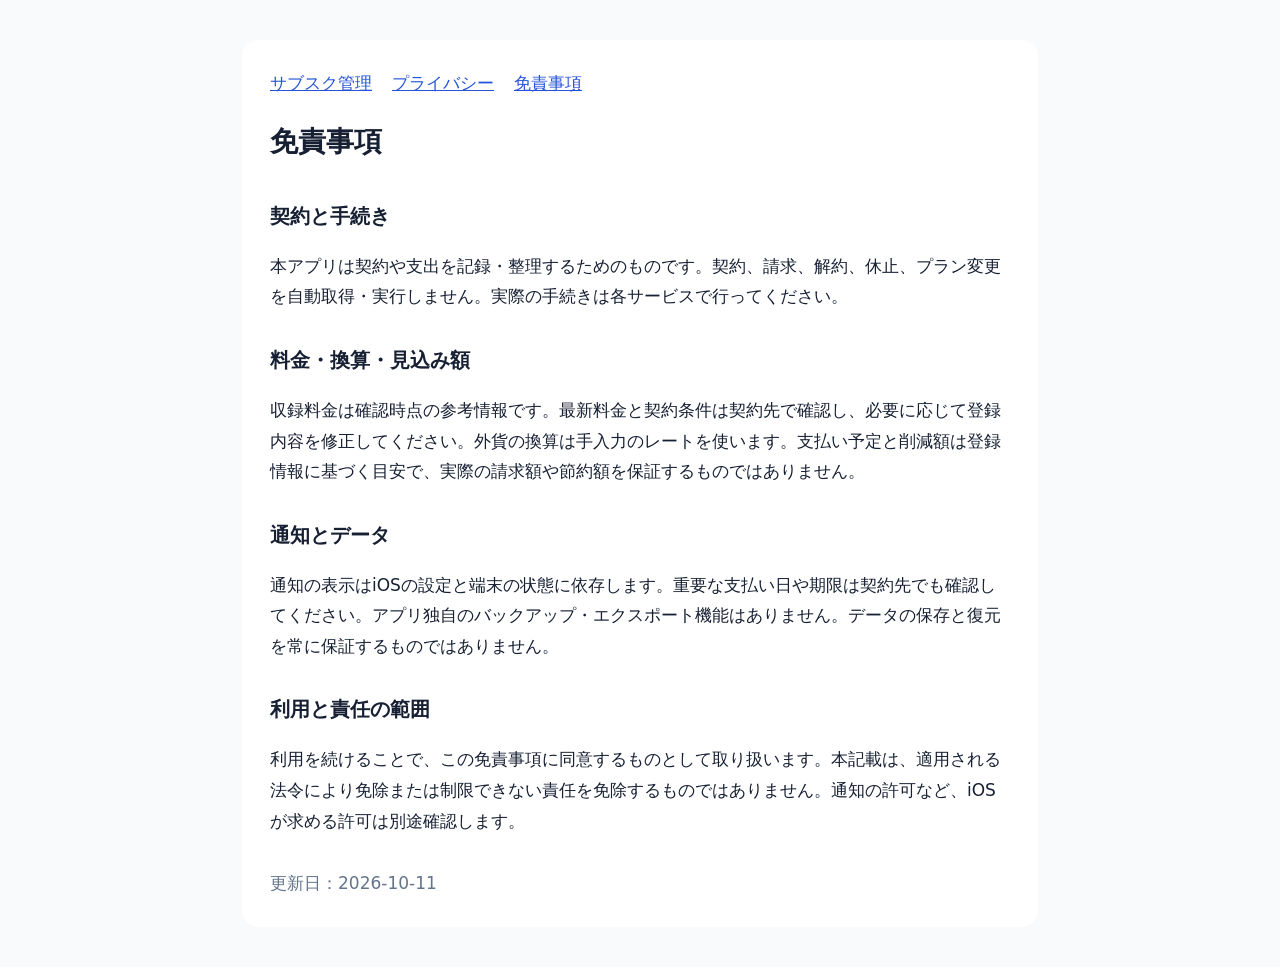
==== disclaimer.html @ 6e02e6c9 "Publish subscription manager privacy and disclaimer pages" ====
<!doctype html>
<html lang="ja"><head><meta charset="utf-8"><meta name="viewport" content="width=device-width,initial-scale=1"><title>免責事項 | サブスク管理</title><link rel="stylesheet" href="style.css"></head><body><main><nav><a href="index.html">サブスク管理</a><a href="privacy.html">プライバシー</a><a href="disclaimer.html">免責事項</a></nav><h1>免責事項</h1><section><h2>契約と手続き</h2><p>本アプリは契約や支出を記録・整理するためのものです。契約、請求、解約、休止、プラン変更を自動取得・実行しません。実際の手続きは各サービスで行ってください。</p></section><section><h2>料金・換算・見込み額</h2><p>収録料金は確認時点の参考情報です。最新料金と契約条件は契約先で確認し、必要に応じて登録内容を修正してください。外貨の換算は手入力のレートを使います。支払い予定と削減額は登録情報に基づく目安で、実際の請求額や節約額を保証するものではありません。</p></section><section><h2>通知とデータ</h2><p>通知の表示はiOSの設定と端末の状態に依存します。重要な支払い日や期限は契約先でも確認してください。アプリ独自のバックアップ・エクスポート機能はありません。データの保存と復元を常に保証するものではありません。</p></section><section><h2>利用と責任の範囲</h2><p>利用を続けることで、この免責事項に同意するものとして取り扱います。本記載は、適用される法令により免除または制限できない責任を免除するものではありません。通知の許可など、iOSが求める許可は別途確認します。</p></section><footer>更新日：2026-10-11</footer></main></body></html>
---- style.css ----
body{margin:0;background:#f8fafc;color:#172033;font:17px/1.8 system-ui,sans-serif}main{max-width:740px;margin:40px auto;padding:28px;background:white;border-radius:16px}nav{display:flex;gap:20px;flex-wrap:wrap}a{color:#2553d9}h1{font-size:28px}h2{font-size:20px;margin-top:30px}.note{padding:14px;background:#fff5d8;border-radius:8px}footer{margin-top:32px;color:#64748b} @media(max-width:600px){main{margin:12px;padding:22px}body{font-size:16px}}
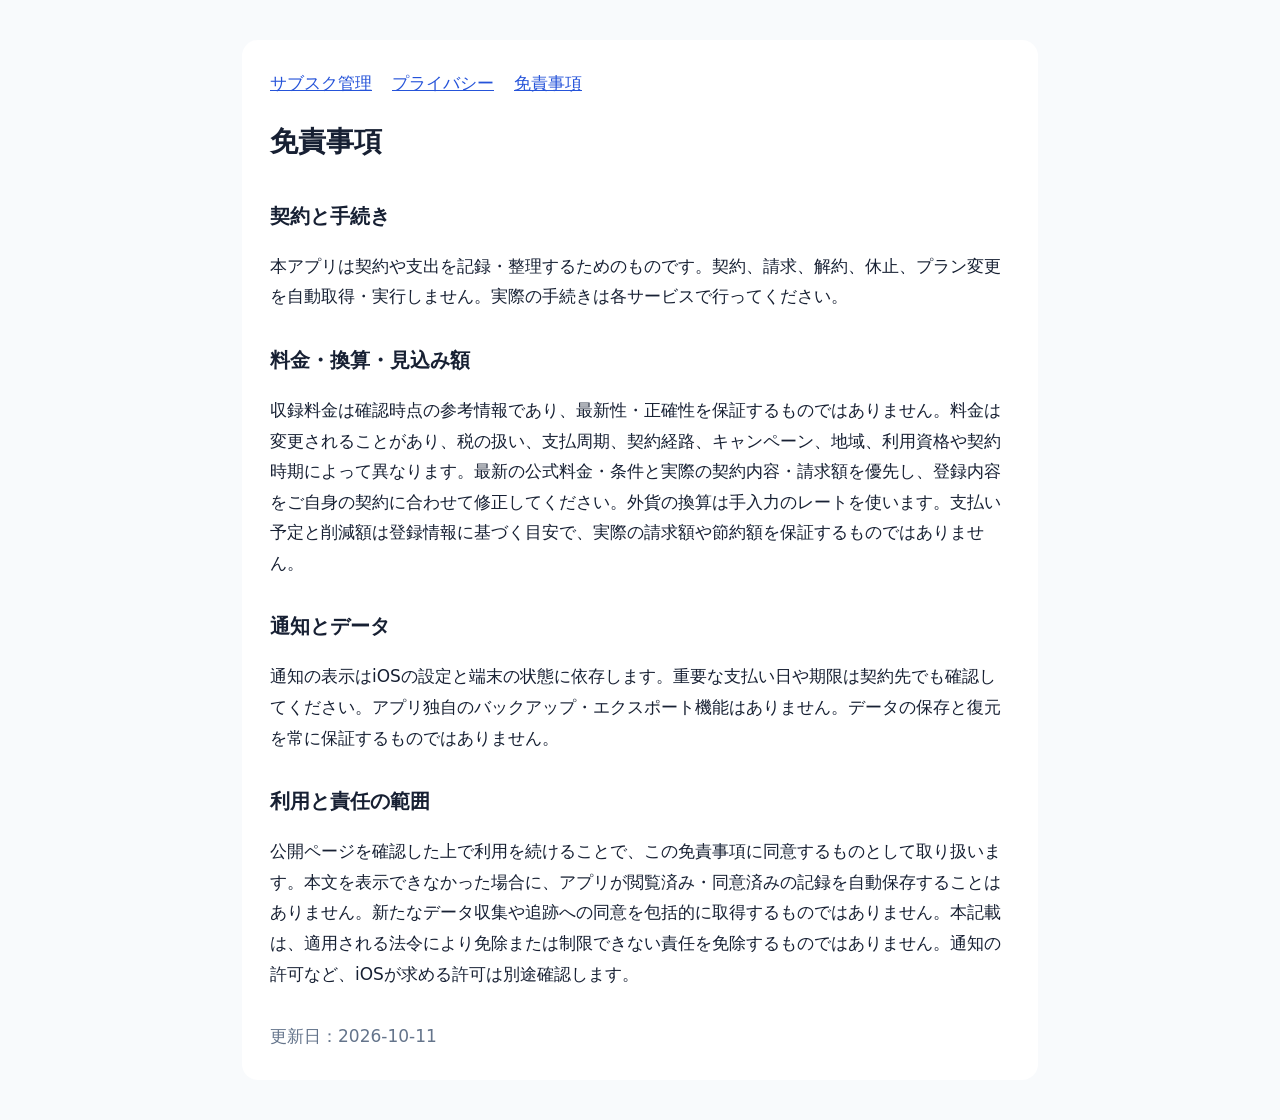
==== commit bb83d266: "Clarify reference pricing and in-app policy access" ====
--- a/disclaimer.html
+++ b/disclaimer.html
@@ -1,2 +1,2 @@
 <!doctype html>
-<html lang="ja"><head><meta charset="utf-8"><meta name="viewport" content="width=device-width,initial-scale=1"><title>免責事項 | サブスク管理</title><link rel="stylesheet" href="style.css"></head><body><main><nav><a href="index.html">サブスク管理</a><a href="privacy.html">プライバシー</a><a href="disclaimer.html">免責事項</a></nav><h1>免責事項</h1><section><h2>契約と手続き</h2><p>本アプリは契約や支出を記録・整理するためのものです。契約、請求、解約、休止、プラン変更を自動取得・実行しません。実際の手続きは各サービスで行ってください。</p></section><section><h2>料金・換算・見込み額</h2><p>収録料金は確認時点の参考情報です。最新料金と契約条件は契約先で確認し、必要に応じて登録内容を修正してください。外貨の換算は手入力のレートを使います。支払い予定と削減額は登録情報に基づく目安で、実際の請求額や節約額を保証するものではありません。</p></section><section><h2>通知とデータ</h2><p>通知の表示はiOSの設定と端末の状態に依存します。重要な支払い日や期限は契約先でも確認してください。アプリ独自のバックアップ・エクスポート機能はありません。データの保存と復元を常に保証するものではありません。</p></section><section><h2>利用と責任の範囲</h2><p>利用を続けることで、この免責事項に同意するものとして取り扱います。本記載は、適用される法令により免除または制限できない責任を免除するものではありません。通知の許可など、iOSが求める許可は別途確認します。</p></section><footer>更新日：2026-10-11</footer></main></body></html>
+<html lang="ja"><head><meta charset="utf-8"><meta name="viewport" content="width=device-width,initial-scale=1"><title>免責事項 | サブスク管理</title><link rel="stylesheet" href="style.css"></head><body><main><nav><a href="index.html">サブスク管理</a><a href="privacy.html">プライバシー</a><a href="disclaimer.html">免責事項</a></nav><h1>免責事項</h1><section><h2>契約と手続き</h2><p>本アプリは契約や支出を記録・整理するためのものです。契約、請求、解約、休止、プラン変更を自動取得・実行しません。実際の手続きは各サービスで行ってください。</p></section><section><h2>料金・換算・見込み額</h2><p>収録料金は確認時点の参考情報であり、最新性・正確性を保証するものではありません。料金は変更されることがあり、税の扱い、支払周期、契約経路、キャンペーン、地域、利用資格や契約時期によって異なります。最新の公式料金・条件と実際の契約内容・請求額を優先し、登録内容をご自身の契約に合わせて修正してください。外貨の換算は手入力のレートを使います。支払い予定と削減額は登録情報に基づく目安で、実際の請求額や節約額を保証するものではありません。</p></section><section><h2>通知とデータ</h2><p>通知の表示はiOSの設定と端末の状態に依存します。重要な支払い日や期限は契約先でも確認してください。アプリ独自のバックアップ・エクスポート機能はありません。データの保存と復元を常に保証するものではありません。</p></section><section><h2>利用と責任の範囲</h2><p>公開ページを確認した上で利用を続けることで、この免責事項に同意するものとして取り扱います。本文を表示できなかった場合に、アプリが閲覧済み・同意済みの記録を自動保存することはありません。新たなデータ収集や追跡への同意を包括的に取得するものではありません。本記載は、適用される法令により免除または制限できない責任を免除するものではありません。通知の許可など、iOSが求める許可は別途確認します。</p></section><footer>更新日：2026-10-11</footer></main></body></html>
